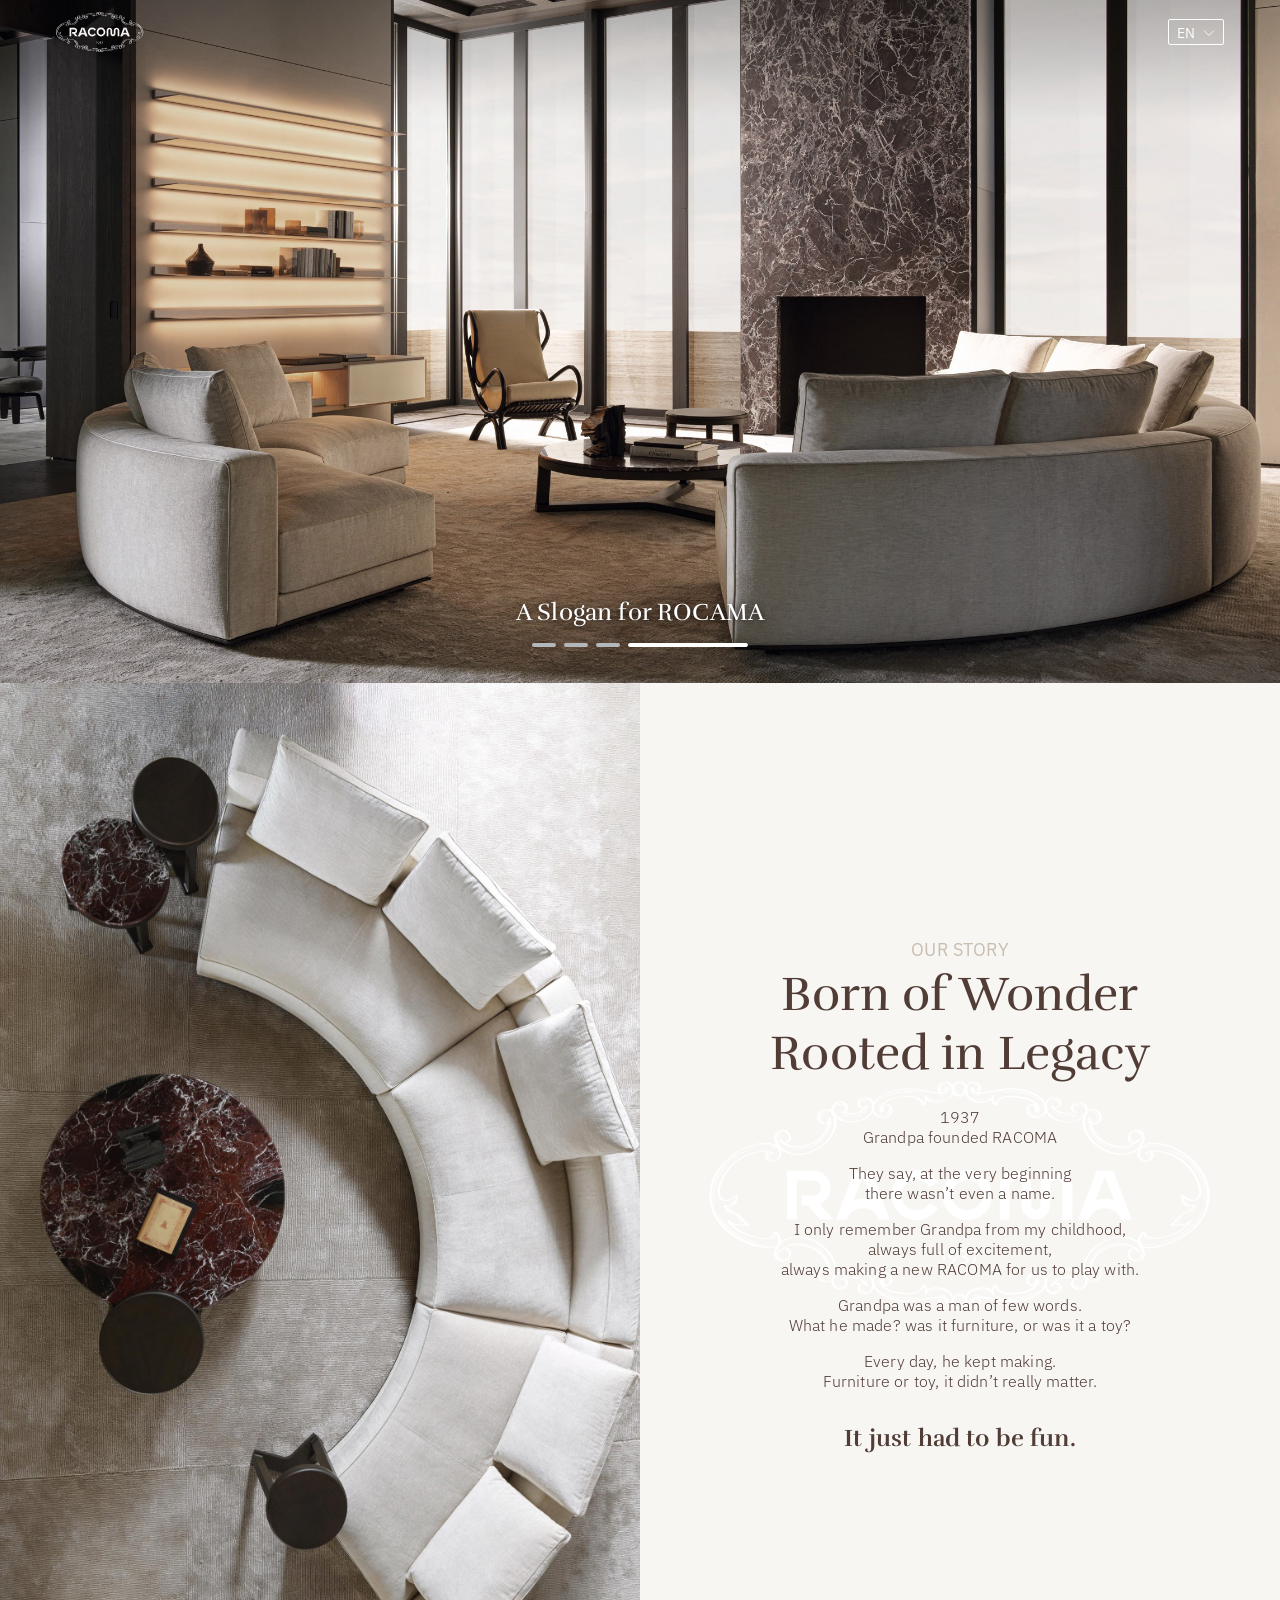
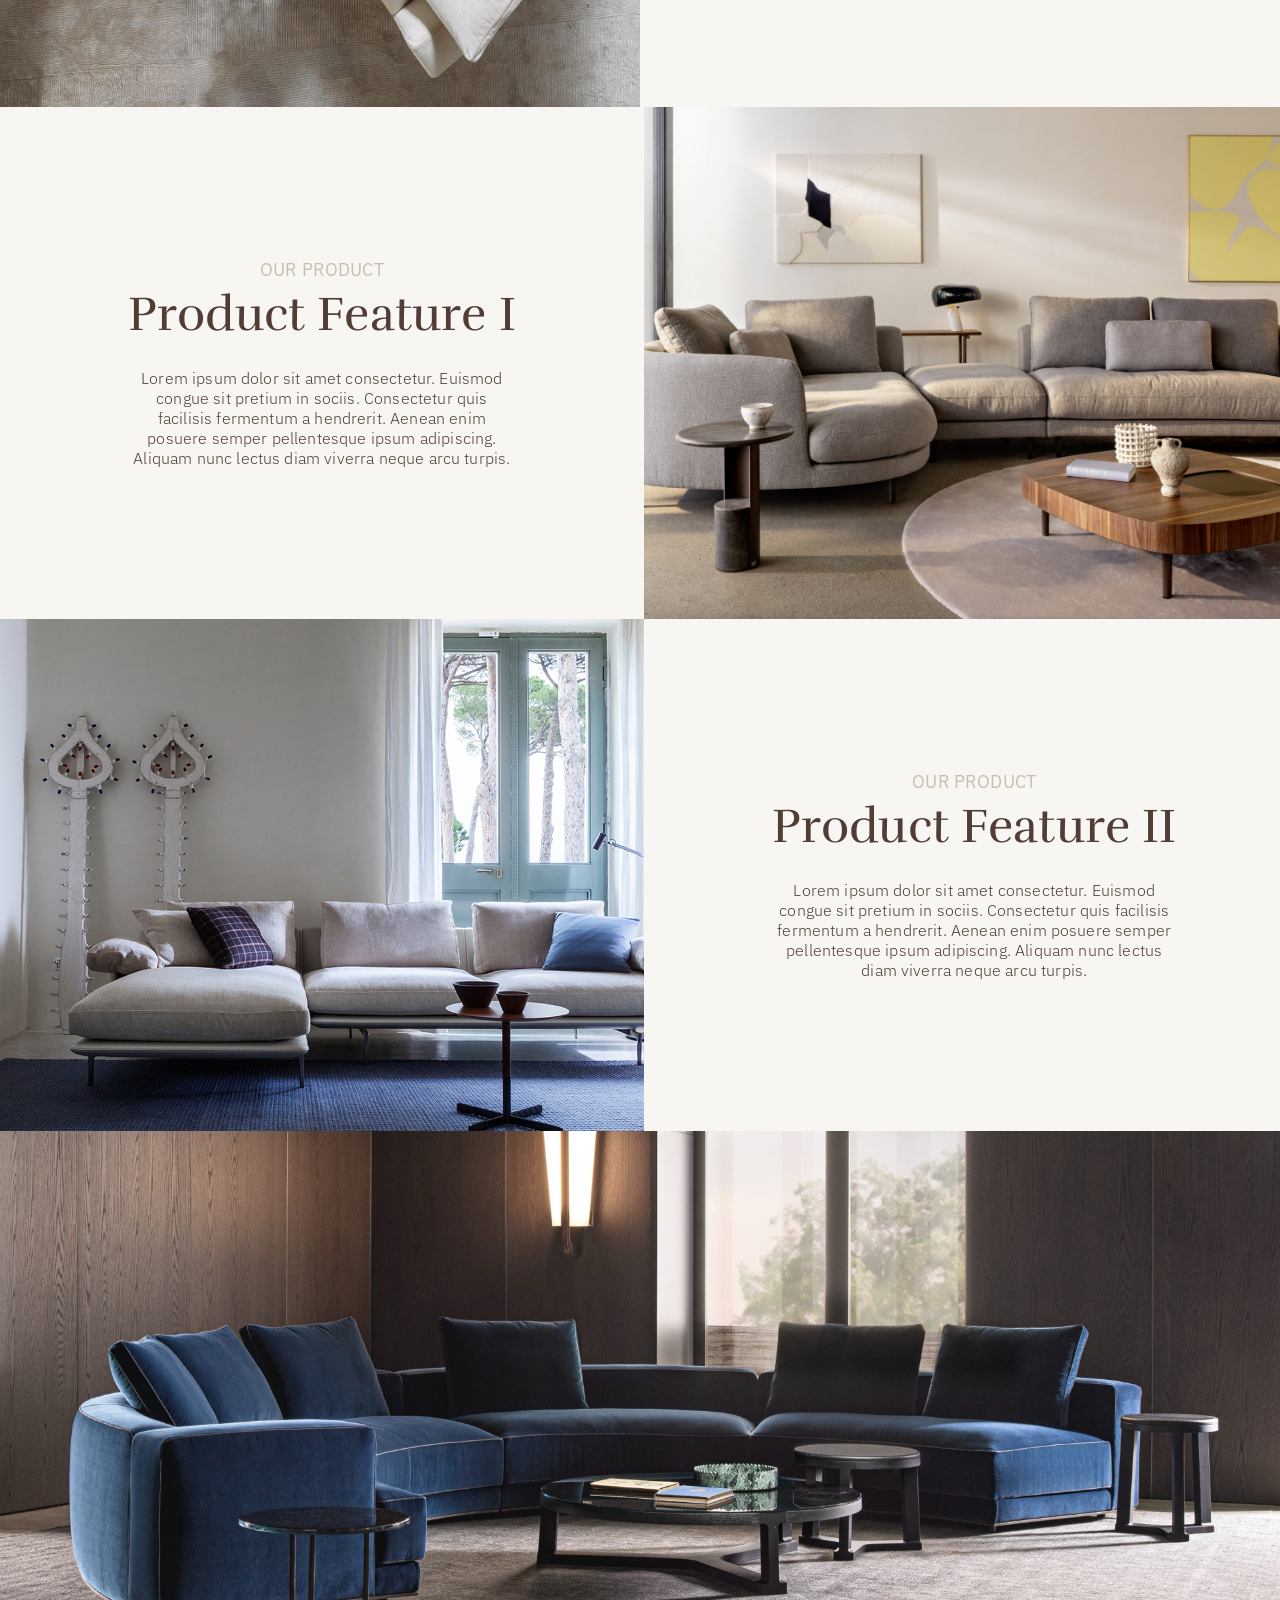
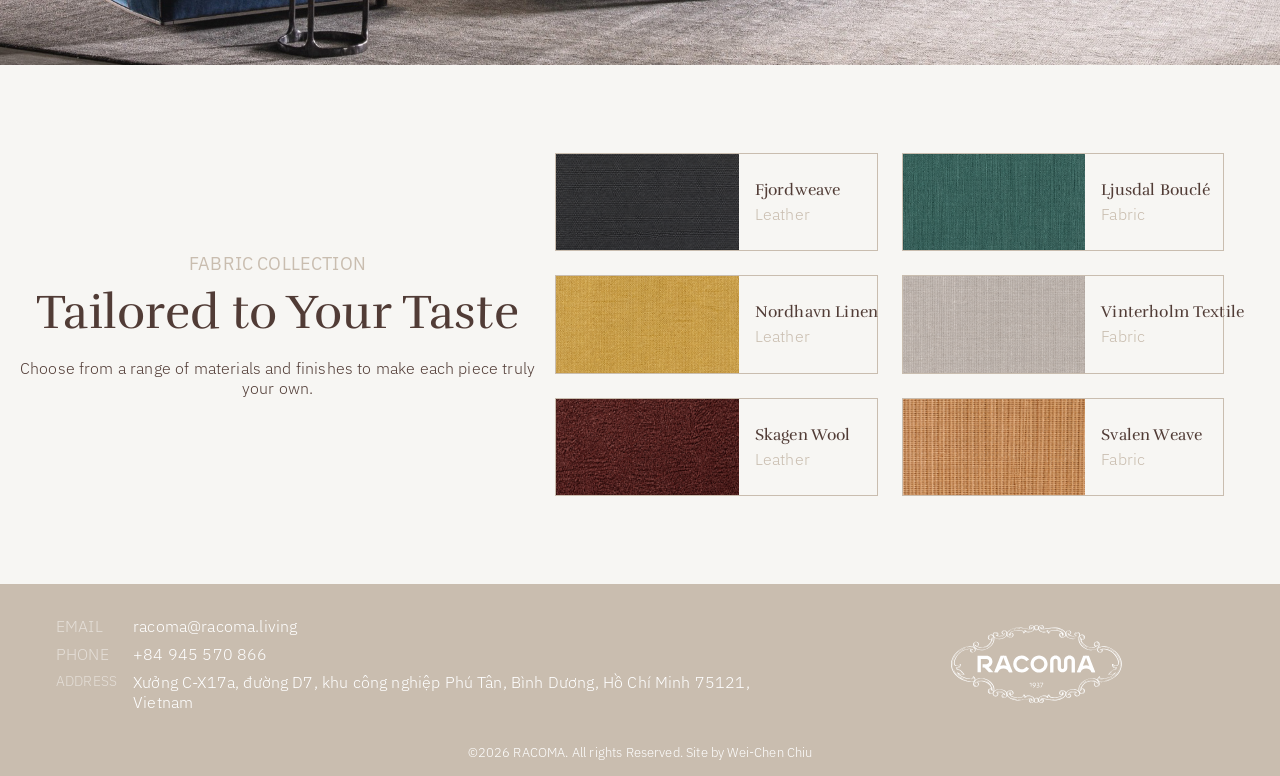
==== index.html @ 63ae9fca "Initial RACOMA animation prototype" ====
<!doctype html>
<html lang="en">
<head>
  <meta charset="utf-8">
  <meta name="viewport" content="width=device-width,initial-scale=1">
  <title>RACOMA</title>
  <style>
    @font-face{font-family:"IBM Plex Sans";src:url("assets/fonts/ibm-plex-sans-300.ttf") format("truetype");font-style:normal;font-weight:300;font-display:swap}
    @font-face{font-family:"IBM Plex Sans";src:url("assets/fonts/ibm-plex-sans-400.ttf") format("truetype");font-style:normal;font-weight:400;font-display:swap}
    @font-face{font-family:"Rufina";src:url("assets/fonts/rufina-400.ttf") format("truetype");font-style:normal;font-weight:400;font-display:swap}
    @font-face{font-family:"Rufina";src:url("assets/fonts/rufina-700.ttf") format("truetype");font-style:normal;font-weight:700;font-display:swap}
    :root{--paper:#f7f6f3;--ink:#513c36;--muted:#c9bdaf;--footer:#c9bdaf;--line:#c9bdaf;--black:#221e1f;--cool:#b3b7b9}
    *{box-sizing:border-box}
    html{scroll-behavior:smooth}
    body{margin:0;background:var(--paper);color:var(--ink);font-family:"IBM Plex Sans",Arial,sans-serif;font-weight:300;letter-spacing:.16px}
    h1,h2,h3,p{margin:0}
    img{display:block;max-width:100%}
    .nav{height:60px;padding:12px 56px 8px;display:flex;align-items:center;justify-content:space-between;background:transparent;box-shadow:none;position:fixed;inset:0 0 auto;z-index:3;color:#fff}
    .nav.is-scrolled{background:#fff;box-shadow:0 4px 5px rgba(81,60,54,.2);color:var(--black)}
    .nav-brand{position:relative;display:block;width:88px;height:40px}
    .nav-brand .nav-logo{position:absolute;inset:0}
    .nav-logo-dark{opacity:0}
    .nav.is-scrolled .nav-logo-dark{opacity:1}
    .nav.is-scrolled .nav-logo-white{opacity:0}
    .nav:not(.is-scrolled) .lang{color:#fff;border-color:#fff;background-image:url("assets/chevron-down-white.svg")}
    .brand{display:block;object-fit:contain}
    .nav-logo{width:88px;height:40px}
    .lang{appearance:none;height:26px;border:1px solid var(--black);border-radius:2px;background:transparent url("assets/chevron-down-dark.svg") calc(100% - 5px) center/18px 18px no-repeat;color:var(--black);padding:4px 27px 4px 8px;font:400 14px/normal "IBM Plex Sans",sans-serif;letter-spacing:.16px}
    .hero{height:683px;background:url("assets/hero.png") center 57%/cover no-repeat;position:relative;color:#fff;overflow:hidden}
    .hero-copy{position:absolute;left:50%;bottom:35.67px;transform:translateX(-50%);text-align:center;white-space:nowrap}
    .hero-copy h1{font:400 24px/normal "Rufina",serif;text-shadow:none}
    .dots{display:flex;gap:8px;justify-content:center;margin-top:16px}
    .dot{width:24px;height:4px;border-radius:1000px;background:var(--cool);border:0;padding:0;cursor:pointer;transition:.35s}
    .dot.active{width:120px;background:#fff}
    .story{height:1024px;display:grid;grid-template-columns:1fr 1fr;background:var(--paper)}
    .story-photo{background:url("assets/story.png") center/cover no-repeat}
    .story-copy{display:flex;align-items:center;justify-content:center;text-align:center;position:relative;overflow:hidden}
    .story-inner{width:100%;max-width:720px;position:relative;z-index:1}
    .eyebrow{text-transform:uppercase;color:var(--muted);font-size:18px;font-weight:400;line-height:normal;margin-bottom:4px}
    .display{font:400 48px/normal "Rufina",serif;color:var(--ink)}
    .story-lines{margin:24px auto 0;max-width:392px;font-size:16px;line-height:normal}
    .story-content{display:flex;flex-direction:column;gap:16px}
    .story-lines strong{display:block;font:700 24px/normal "Rufina",serif;margin-top:32px}
    .watermark{position:absolute;width:501.425px;height:auto;left:50%;top:50%;transform:translate(-50%,-50%);pointer-events:none}
    .products{display:grid;grid-template-columns:1fr 1fr;grid-template-rows:512px 512px}.product{display:contents}
    .product-image{background-position:center;background-size:cover}
    .p1{background-image:url("assets/product-1.png")}
    .p2{background-image:url("assets/product-2.png")}
    .product-copy{display:flex;align-items:center;justify-content:center;text-align:center;padding:56px 128px}
    .product-copy .inner{width:100%;max-width:464px}
    .product-copy h2{font:400 48px/normal "Rufina",serif;margin:4px 0 24px;white-space:nowrap}
    .product-copy p{font-size:16px;line-height:normal}
    .collection-photo{height:534px;background:url("assets/collection.png") center 86%/100% auto no-repeat}
    .collection-body{height:519px;display:flex;align-items:stretch;padding:88px 56px 88px 0}
    .collection-copy{width:555px;flex:0 0 555px;display:flex;flex-direction:column;align-items:center;justify-content:center;text-align:center;padding:0 15px}
    .collection-copy h2{font:400 48px/normal "Rufina",serif;margin:4px 0 16px}
    .collection-copy p{width:525px;font-size:16px;line-height:normal}
    .click-hint{display:none}
    .materials{height:343px;flex:1;display:grid;grid-template-columns:1fr 1fr;grid-template-rows:repeat(3,1fr);gap:24px}
    .material{border:1px solid var(--line);display:grid;grid-template-columns:182.75px 1fr;background:var(--paper);min-width:0}
    .material-image{position:relative;width:182.75px;height:100%;overflow:hidden}
    .material-image img{position:absolute;max-width:none}
    .material:nth-child(1) .material-image img{inset:0;width:100%;height:100%;object-fit:cover}
    .material:nth-child(2) .material-image img{width:116.77%;height:181.97%;left:-8.38%;top:-40.98%}
    .material:nth-child(3) .material-image img{width:121.56%;height:189.43%;left:-10.78%;top:-44.72%}
    .material:nth-child(4) .material-image img{width:144.58%;height:106.25%;left:-22.29%;top:-3.13%}
    .material:nth-child(5) .material-image img{width:116.17%;height:181.03%;left:-8.08%;top:-40.52%}
    .material:nth-child(6) .material-image img{width:114.97%;height:179.17%;left:-7.49%;top:-39.58%}
    .material-text{display:flex;justify-content:center;flex-direction:column;gap:4px;padding:16px}
    .material h3{font:400 16px/normal "Rufina",serif;white-space:nowrap}
    .material p{font-size:16px;line-height:normal;color:var(--muted)}
    footer{height:192px;background:var(--footer);color:#fff;display:grid;grid-template-columns:1fr 431px;grid-template-rows:80px 16px;row-gap:40px;align-items:center;padding:40px 56px 16px;font-size:16px}
    .contact{display:grid;grid-template-columns:max-content 1fr;grid-template-rows:repeat(3,max-content);gap:8px 16px;line-height:normal;width:100%;margin:0}.contact>div{display:contents}
    .contact dt{text-transform:uppercase;opacity:.5}.contact dd{margin:0}.contact .address dt{font-size:14px}
    .footer-logo{width:171px;height:auto;justify-self:center;transform:translateX(28px)}
    .copyright{grid-column:1/-1;font-size:13px;line-height:normal;text-align:center;white-space:nowrap}
    .reveal{opacity:1;transform:none;transition:opacity .8s ease,transform .8s ease}
    @media(max-width:700px){
      .nav{height:64px;padding:16px 24px}
      .nav-brand{width:70.43px;height:32px}
      .nav-logo{width:70.43px;height:32px}
      .lang{height:26px}
      .hero{height:852px;background-position:51% center}
      .hero-copy{bottom:48px;width:100%;padding:0 24px}
      .hero-copy h1{font-size:20px}
      .dots{margin-top:16px}.dot{width:24px}.dot.active{width:120px}
      .story{height:852px;display:block}.story-photo{display:none}.story-copy{height:100%;padding:0 24px}
      .story-inner{width:100%;max-width:345px}.eyebrow{font-size:16px}.display{font-size:32px}
      .story-lines{font-size:14px;margin-top:32px;max-width:345px}.story-content{gap:16px}.story-lines strong{font-size:24px;margin-top:32px}
      .watermark{width:333.425px}
      .products{display:block}
      .product{display:flex;flex-direction:column;height:591px}
      .product-image{height:300px;flex:0 0 300px}
      .product-copy{height:291px;flex:0 0 291px;padding:56px 24px}
      .product-copy h2{font-size:32px;margin:4px 0 24px}.product-copy p{font-size:14px;line-height:normal}
      .product.one .product-image{background-image:url("assets/product-2.png");order:0}.product.one .product-copy{order:1}
      .product.two .product-image{background-image:url("assets/product-1.png");order:0}.product.two .product-copy{order:1}
      .collection-photo{height:300px;background-position:center;background-size:cover}
      .collection-body{height:556px;display:block;padding:0;overflow:hidden}
      .collection-copy{width:100%;height:311px;padding:56px 24px 24px}.collection-copy h2{font-size:32px;margin:4px 0 24px;white-space:nowrap}.collection-copy p{width:305px;font-size:14px;line-height:normal}
      .click-hint{display:block;margin-top:48px;font-size:14px}.click-hint span{display:block;height:32px;width:14px;margin:8px auto 0;position:relative}.click-hint span img{position:absolute;left:0;top:-.25px;max-width:none}
      .materials{height:245px;display:flex;overflow-x:auto;gap:10px;padding:0 24px 56px;scroll-snap-type:x mandatory;scrollbar-width:none}.materials::-webkit-scrollbar{display:none}
      .material{min-width:185px;height:189px;display:grid;grid-template-columns:1fr;grid-template-rows:124px 63px;scroll-snap-align:start}.material-image{width:183px;height:124px}.material-text{padding:12px}.material h3{font-size:14px}.material p{font-size:14px;margin:0}
      footer{height:350px;display:flex;flex-direction:column;gap:48px;justify-content:center;padding:40px 24px 20px;font-size:14px}
      .contact{grid-template-columns:1fr 1fr;grid-template-rows:auto auto;gap:24px 20px}.contact>div{display:flex;flex-direction:column;gap:6px}.contact .address{grid-column:1 / -1;margin:0}.contact dt{margin:0}.contact dd{line-height:normal}
      .contact .address dt{font-size:14px}.footer-logo{width:118.85px;height:auto;margin:0 auto;transform:none}.copyright{font-size:11px}
    }
    @media(prefers-reduced-motion:reduce){html{scroll-behavior:auto}.reveal{opacity:1;transform:none;transition:none}}
  </style>
  <link rel="stylesheet" href="hero-carousel.css">
</head>
<body>
  <header class="nav">
    <span class="nav-brand"><img class="brand nav-logo nav-logo-white" src="assets/logo-white.svg" alt="RACOMA"><img class="brand nav-logo nav-logo-dark" src="assets/logo-dark.svg" alt="" aria-hidden="true"></span>
    <select class="lang" aria-label="Language"><option>EN</option><option>VI</option></select>
  </header>
  <main>
    <section class="hero" data-carousel-transition="crossfade" aria-label="RACOMA living room">
      <div class="hero-copy"><h1>A Slogan for ROCAMA</h1><div class="dots" aria-label="Hero slides"><button class="dot"></button><button class="dot"></button><button class="dot"></button><button class="dot active"></button></div></div>
    </section>
    <section class="story">
      <div class="story-photo" role="img" aria-label="Curved sofa viewed from above"></div>
      <div class="story-copy">
        <img class="watermark" src="assets/logo-white-wide.svg" alt="" aria-hidden="true">
        <div class="story-inner reveal">
          <div class="eyebrow">Our Story</div>
          <h2 class="display">Born of Wonder<br>Rooted in Legacy</h2>
          <div class="story-lines">
            <div class="story-content">
              <p>1937<br>Grandpa founded RACOMA</p>
              <p>They say, at the very beginning<br>there wasn’t even a name.</p>
              <p>I only remember Grandpa from my childhood,<br>always full of excitement,<br>always making a new RACOMA for us to play with.</p>
              <p>Grandpa was a man of few words.<br>What he made? was it furniture, or was it a toy?</p>
              <p>Every day, he kept making.<br>Furniture or toy, it didn’t really matter.</p>
            </div>
            <strong>It just had to be fun.</strong>
          </div>
        </div>
      </div>
    </section>
    <section class="products">
      <div class="product one">
        <div class="product-copy"><div class="inner reveal"><div class="eyebrow">Our Product</div><h2>Product Feature I</h2><p>Lorem ipsum dolor sit amet consectetur. Euismod congue sit pretium in sociis. Consectetur quis facilisis fermentum a hendrerit. Aenean enim posuere semper pellentesque ipsum adipiscing. Aliquam nunc lectus diam viverra neque arcu turpis.</p></div></div>
        <div class="product-image p1" role="img" aria-label="Warm gray RACOMA sofa"></div>
      </div>
      <div class="product two">
        <div class="product-image p2" role="img" aria-label="White RACOMA sofa"></div>
        <div class="product-copy"><div class="inner reveal"><div class="eyebrow">Our Product</div><h2>Product Feature II</h2><p>Lorem ipsum dolor sit amet consectetur. Euismod congue sit pretium in sociis. Consectetur quis facilisis fermentum a hendrerit. Aenean enim posuere semper pellentesque ipsum adipiscing. Aliquam nunc lectus diam viverra neque arcu turpis.</p></div></div>
      </div>
    </section>
    <section class="collection">
      <div class="collection-photo" role="img" aria-label="Blue modular RACOMA sofa"></div>
      <div class="collection-body">
        <div class="collection-copy reveal"><div class="eyebrow">Fabric Collection</div><h2>Tailored to Your Taste</h2><p>Choose from a range of materials and finishes to make each piece truly your own.</p><div class="click-hint">Click<span><img src="assets/button-arrow.svg" alt=""></span></div></div>
        <div class="materials" id="materials">
          <article class="material"><div class="material-image"><img src="assets/fabric-1.png" alt="Fjordweave texture"></div><div class="material-text"><h3>Fjordweave</h3><p>Leather</p></div></article>
          <article class="material"><div class="material-image"><img src="assets/fabric-2.png" alt="Ljusdal Bouclé texture"></div><div class="material-text"><h3>Ljusdal Bouclé</h3><p>Fabric</p></div></article>
          <article class="material"><div class="material-image"><img src="assets/fabric-3.png" alt="Nordhavn Linen texture"></div><div class="material-text"><h3>Nordhavn Linen</h3><p>Leather</p></div></article>
          <article class="material"><div class="material-image"><img src="assets/fabric-4.png" alt="Vinterholm Textile texture"></div><div class="material-text"><h3>Vinterholm Textile</h3><p>Fabric</p></div></article>
          <article class="material"><div class="material-image"><img src="assets/fabric-5.png" alt="Skagen Wool texture"></div><div class="material-text"><h3>Skagen Wool</h3><p>Leather</p></div></article>
          <article class="material"><div class="material-image"><img src="assets/fabric-6.png" alt="Svalen Weave texture"></div><div class="material-text"><h3>Svalen Weave</h3><p>Fabric</p></div></article>
        </div>
      </div>
    </section>
  </main>
  <footer>
    <dl class="contact"><div><dt>Email</dt><dd>racoma@racoma.living</dd></div><div><dt>Phone</dt><dd>+84 945 570 866</dd></div><div class="address"><dt>Address</dt><dd>Xưởng C-X17a, đường D7, khu công nghiệp Phú Tân, Bình Dương, Hồ Chí Minh 75121, Vietnam</dd></div></dl>
    <img class="brand footer-logo" src="assets/logo-white-wide.svg" alt="RACOMA">
    <div class="copyright">©2026 RACOMA. All rights Reserved. Site by Wei-Chen Chiu</div>
  </footer>
  <script>
    const nav=document.querySelector('.nav');
    const updateNav=()=>nav.classList.toggle('is-scrolled',window.scrollY>48);
    window.addEventListener('scroll',updateNav,{passive:true});
    window.addEventListener('pageshow',updateNav);
    updateNav();
    const observer=new IntersectionObserver(items=>items.forEach(item=>{if(item.isIntersecting)item.target.classList.add('visible')}),{threshold:.18});
    document.querySelectorAll('.reveal').forEach(el=>observer.observe(el));
    document.querySelector('.click-hint')?.addEventListener('click',()=>document.querySelector('#materials').scrollBy({left:195,behavior:'smooth'}));
  </script>
  <script src="hero-carousel.js"></script>
</body>
</html>
---- hero-carousel.css ----
.hero{touch-action:pan-y pinch-zoom}
.hero::after{content:"";position:absolute;inset:0 0 auto;height:120px;background:linear-gradient(180deg,rgba(0,0,0,.25),transparent);z-index:2;pointer-events:none}
.hero-copy{z-index:2}
.hero-copy h1{text-shadow:0 1px 6px rgba(0,0,0,.65)}
.hero-carousel-outgoing,.hero-carousel-incoming{position:absolute;inset:0;z-index:1;pointer-events:none}
.hero-carousel-incoming{transform-origin:center bottom}
.dot:focus-visible{outline:2px solid var(--ink);outline-offset:5px}
.dot{position:relative;overflow:hidden;transition:width .35s ease,background-color .35s ease}
.dot.active{background:rgba(179,183,185,.65)}
.dot-progress{position:absolute;inset:0;background:#fff;border-radius:inherit;transform:scaleX(0);transform-origin:left center;pointer-events:none}
.dot:not(.active) .dot-progress{visibility:hidden}
@media(prefers-reduced-motion:reduce){.dot{transition:none}}
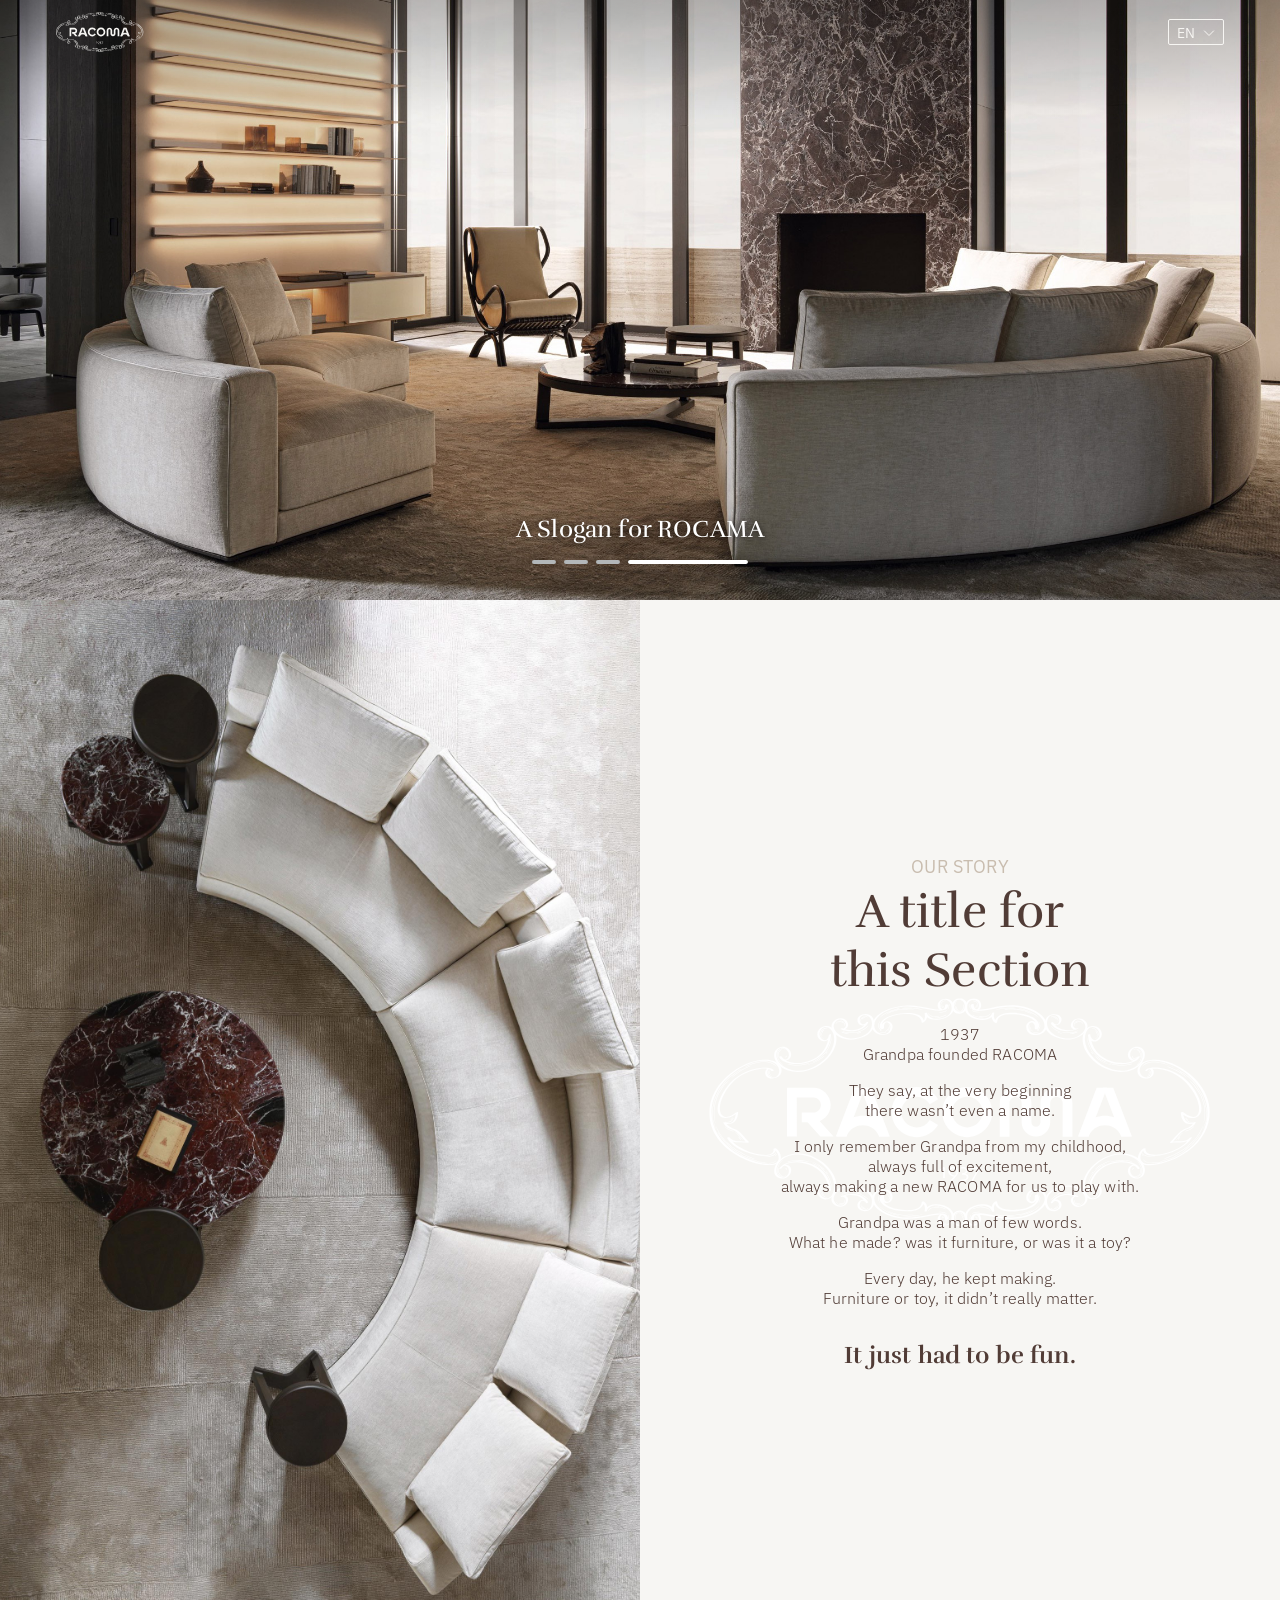
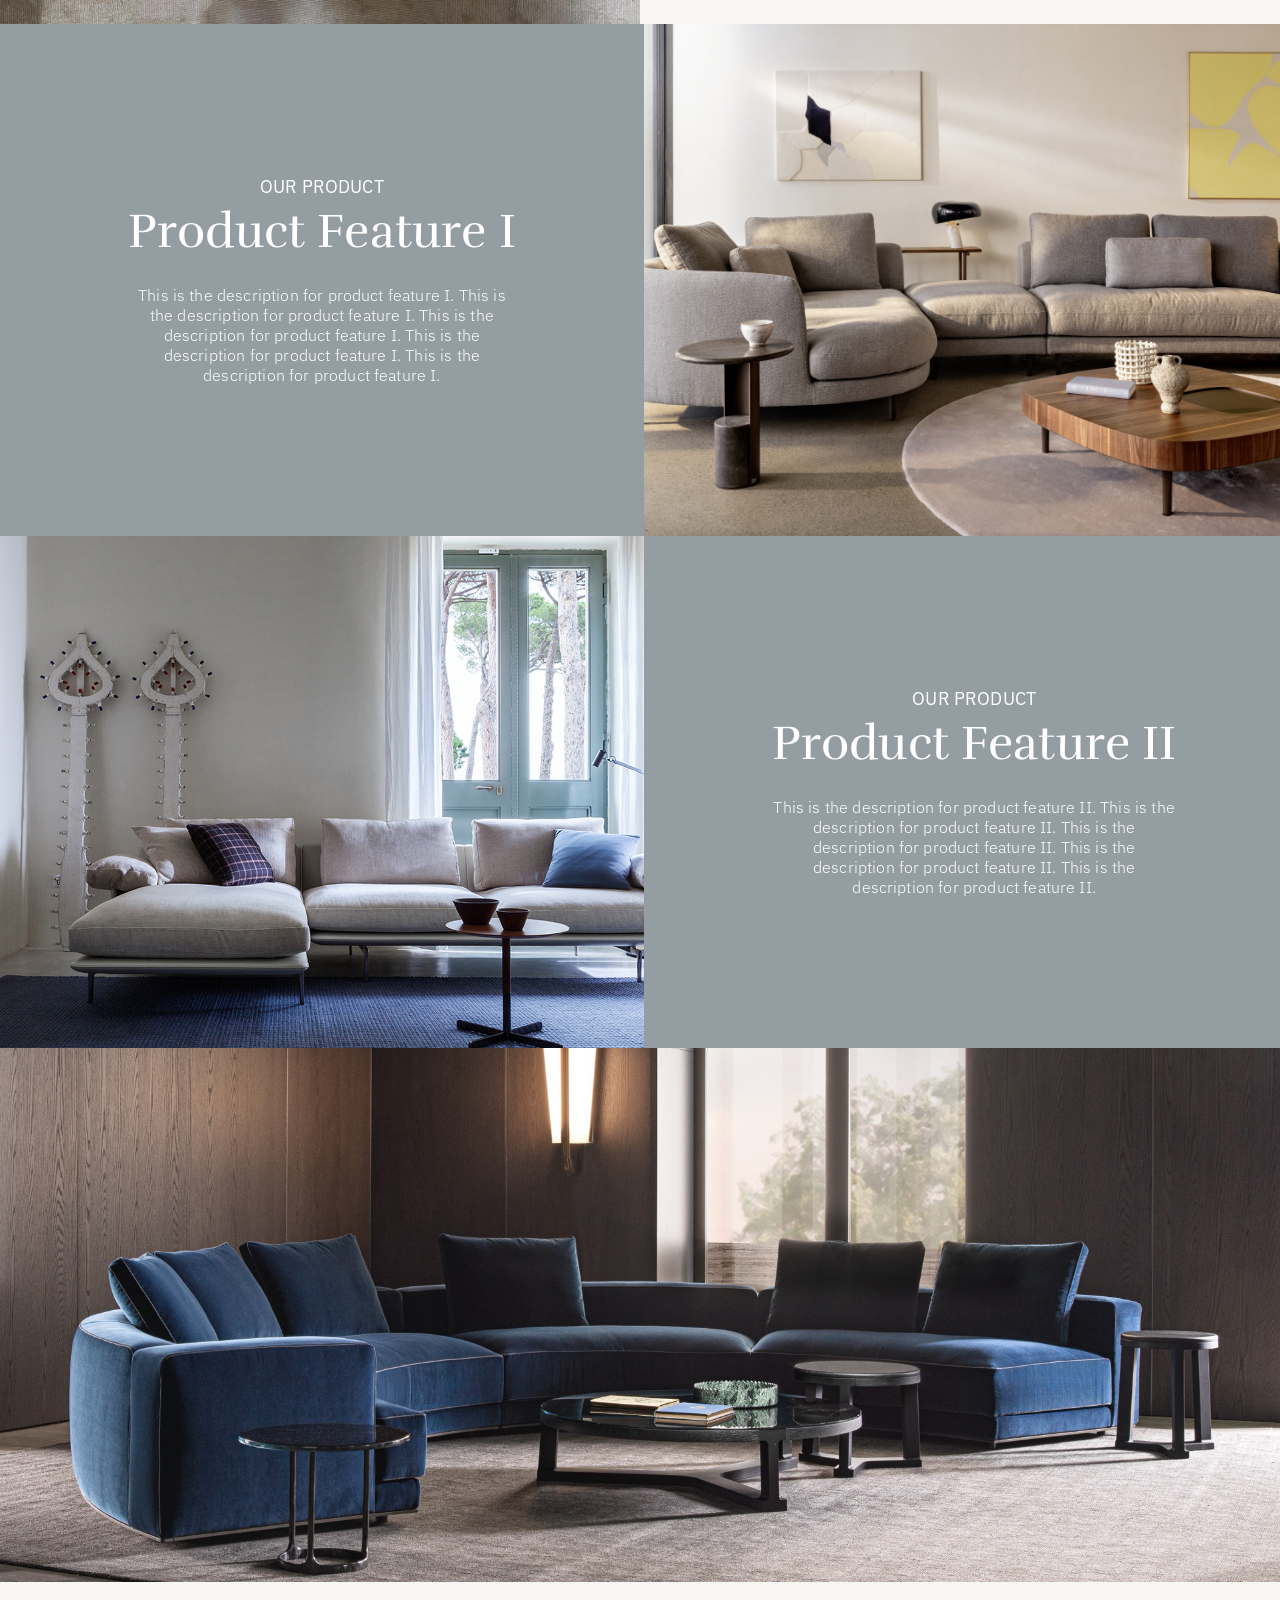
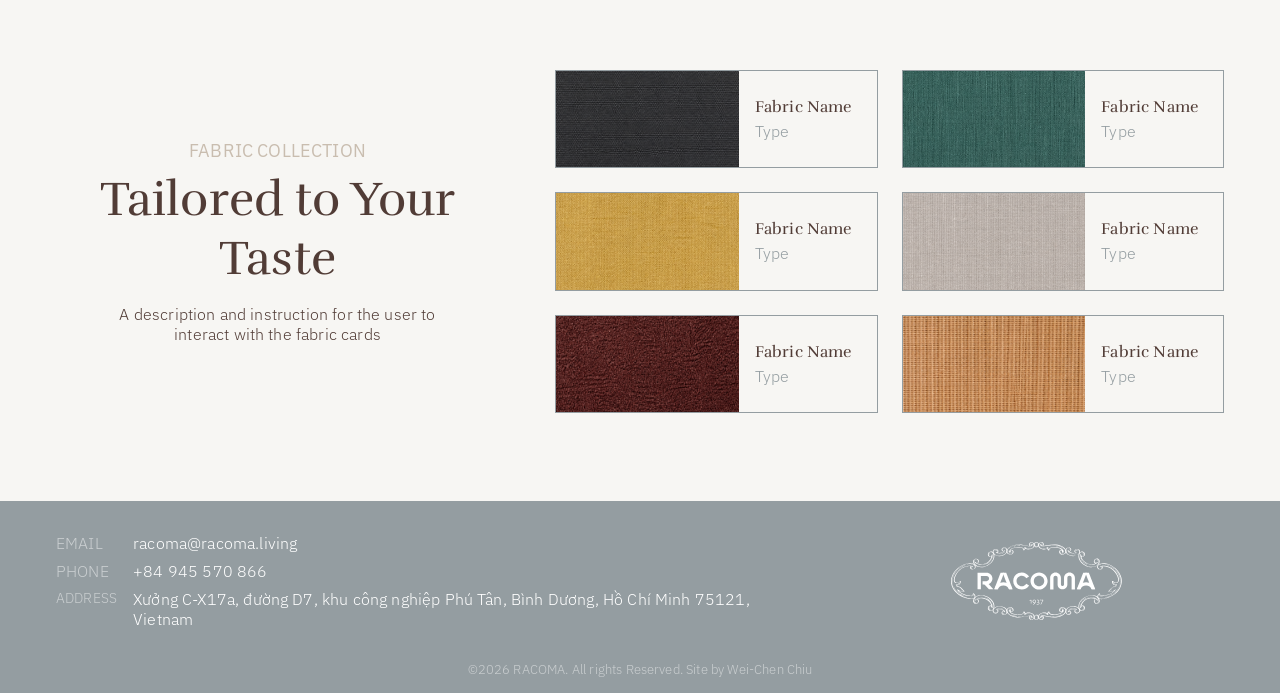
==== commit b874ec84: "Update animation pages and motion presets Co-Authored-By: Claude Sonnet 5.5 <noreply@anthropic.com>" ====
--- a/index.html
+++ b/index.html
@@ -9,24 +9,22 @@
     @font-face{font-family:"IBM Plex Sans";src:url("assets/fonts/ibm-plex-sans-400.ttf") format("truetype");font-style:normal;font-weight:400;font-display:swap}
     @font-face{font-family:"Rufina";src:url("assets/fonts/rufina-400.ttf") format("truetype");font-style:normal;font-weight:400;font-display:swap}
     @font-face{font-family:"Rufina";src:url("assets/fonts/rufina-700.ttf") format("truetype");font-style:normal;font-weight:700;font-display:swap}
-    :root{--paper:#f7f6f3;--ink:#513c36;--muted:#c9bdaf;--footer:#c9bdaf;--line:#c9bdaf;--black:#221e1f;--cool:#b3b7b9}
+    :root{--paper:#f7f6f3;--ink:#513c36;--muted:#c9bdaf;--footer:#949da1;--line:#949da1;--gray:#949da1;--black:#221e1f;--cool:#b3b7b9}
     *{box-sizing:border-box}
     html{scroll-behavior:smooth}
     body{margin:0;background:var(--paper);color:var(--ink);font-family:"IBM Plex Sans",Arial,sans-serif;font-weight:300;letter-spacing:.16px}
     h1,h2,h3,p{margin:0}
     img{display:block;max-width:100%}
     .nav{height:60px;padding:12px 56px 8px;display:flex;align-items:center;justify-content:space-between;background:transparent;box-shadow:none;position:fixed;inset:0 0 auto;z-index:3;color:#fff}
-    .nav.is-scrolled{background:#fff;box-shadow:0 4px 5px rgba(81,60,54,.2);color:var(--black)}
+    .nav.is-scrolled{background:var(--footer);box-shadow:0 4px 5px rgba(81,60,54,.2);color:#fff}
     .nav-brand{position:relative;display:block;width:88px;height:40px}
     .nav-brand .nav-logo{position:absolute;inset:0}
     .nav-logo-dark{opacity:0}
-    .nav.is-scrolled .nav-logo-dark{opacity:1}
-    .nav.is-scrolled .nav-logo-white{opacity:0}
-    .nav:not(.is-scrolled) .lang{color:#fff;border-color:#fff;background-image:url("assets/chevron-down-white.svg")}
+    .nav .lang{color:#f7f6f3;border-color:#f7f6f3;background-image:url("assets/chevron-down-white.svg")}
     .brand{display:block;object-fit:contain}
     .nav-logo{width:88px;height:40px}
     .lang{appearance:none;height:26px;border:1px solid var(--black);border-radius:2px;background:transparent url("assets/chevron-down-dark.svg") calc(100% - 5px) center/18px 18px no-repeat;color:var(--black);padding:4px 27px 4px 8px;font:400 14px/normal "IBM Plex Sans",sans-serif;letter-spacing:.16px}
-    .hero{height:683px;background:url("assets/hero.png") center 57%/cover no-repeat;position:relative;color:#fff;overflow:hidden}
+    .hero{height:66.667vh;height:66.667dvh;background:url("assets/hero.png") center 57%/cover no-repeat;position:relative;color:#fff;overflow:hidden}
     .hero-copy{position:absolute;left:50%;bottom:35.67px;transform:translateX(-50%);text-align:center;white-space:nowrap}
     .hero-copy h1{font:400 24px/normal "Rufina",serif;text-shadow:none}
     .dots{display:flex;gap:8px;justify-content:center;margin-top:16px}
@@ -46,7 +44,8 @@
     .product-image{background-position:center;background-size:cover}
     .p1{background-image:url("assets/product-1.png")}
     .p2{background-image:url("assets/product-2.png")}
-    .product-copy{display:flex;align-items:center;justify-content:center;text-align:center;padding:56px 128px}
+    .product-copy{background:var(--gray);color:#fff;display:flex;align-items:center;justify-content:center;text-align:center;padding:56px 128px}
+    .product-copy .eyebrow{color:#fff}
     .product-copy .inner{width:100%;max-width:464px}
     .product-copy h2{font:400 48px/normal "Rufina",serif;margin:4px 0 24px;white-space:nowrap}
     .product-copy p{font-size:16px;line-height:normal}
@@ -54,7 +53,7 @@
     .collection-body{height:519px;display:flex;align-items:stretch;padding:88px 56px 88px 0}
     .collection-copy{width:555px;flex:0 0 555px;display:flex;flex-direction:column;align-items:center;justify-content:center;text-align:center;padding:0 15px}
     .collection-copy h2{font:400 48px/normal "Rufina",serif;margin:4px 0 16px}
-    .collection-copy p{width:525px;font-size:16px;line-height:normal}
+    .collection-copy p{width:359px;font-size:16px;line-height:normal}
     .click-hint{display:none}
     .materials{height:343px;flex:1;display:grid;grid-template-columns:1fr 1fr;grid-template-rows:repeat(3,1fr);gap:24px}
     .material{border:1px solid var(--line);display:grid;grid-template-columns:182.75px 1fr;background:var(--paper);min-width:0}
@@ -68,19 +67,19 @@
     .material:nth-child(6) .material-image img{width:114.97%;height:179.17%;left:-7.49%;top:-39.58%}
     .material-text{display:flex;justify-content:center;flex-direction:column;gap:4px;padding:16px}
     .material h3{font:400 16px/normal "Rufina",serif;white-space:nowrap}
-    .material p{font-size:16px;line-height:normal;color:var(--muted)}
+    .material p{font-size:16px;line-height:normal;color:var(--gray)}
     footer{height:192px;background:var(--footer);color:#fff;display:grid;grid-template-columns:1fr 431px;grid-template-rows:80px 16px;row-gap:40px;align-items:center;padding:40px 56px 16px;font-size:16px}
     .contact{display:grid;grid-template-columns:max-content 1fr;grid-template-rows:repeat(3,max-content);gap:8px 16px;line-height:normal;width:100%;margin:0}.contact>div{display:contents}
     .contact dt{text-transform:uppercase;opacity:.5}.contact dd{margin:0}.contact .address dt{font-size:14px}
     .footer-logo{width:171px;height:auto;justify-self:center;transform:translateX(28px)}
-    .copyright{grid-column:1/-1;font-size:13px;line-height:normal;text-align:center;white-space:nowrap}
+    .copyright{color:rgba(255,255,255,.5);grid-column:1/-1;font-size:13px;line-height:normal;text-align:center;white-space:nowrap}
     .reveal{opacity:1;transform:none;transition:opacity .8s ease,transform .8s ease}
     @media(max-width:700px){
       .nav{height:64px;padding:16px 24px}
       .nav-brand{width:70.43px;height:32px}
       .nav-logo{width:70.43px;height:32px}
       .lang{height:26px}
-      .hero{height:852px;background-position:51% center}
+      .hero{height:66.667vh;height:66.667dvh;background-position:51% center}
       .hero-copy{bottom:48px;width:100%;padding:0 24px}
       .hero-copy h1{font-size:20px}
       .dots{margin-top:16px}.dot{width:24px}.dot.active{width:120px}
@@ -124,7 +123,7 @@
         <img class="watermark" src="assets/logo-white-wide.svg" alt="" aria-hidden="true">
         <div class="story-inner reveal">
           <div class="eyebrow">Our Story</div>
-          <h2 class="display">Born of Wonder<br>Rooted in Legacy</h2>
+          <h2 class="display">A title for<br>this Section</h2>
           <div class="story-lines">
             <div class="story-content">
               <p>1937<br>Grandpa founded RACOMA</p>
@@ -140,25 +139,25 @@
     </section>
     <section class="products">
       <div class="product one">
-        <div class="product-copy"><div class="inner reveal"><div class="eyebrow">Our Product</div><h2>Product Feature I</h2><p>Lorem ipsum dolor sit amet consectetur. Euismod congue sit pretium in sociis. Consectetur quis facilisis fermentum a hendrerit. Aenean enim posuere semper pellentesque ipsum adipiscing. Aliquam nunc lectus diam viverra neque arcu turpis.</p></div></div>
+        <div class="product-copy"><div class="inner reveal"><div class="eyebrow">Our Product</div><h2>Product Feature I</h2><p>This is the description for product feature I. This is the description for product feature I. This is the description for product feature I. This is the description for product feature I. This is the description for product feature I.</p></div></div>
         <div class="product-image p1" role="img" aria-label="Warm gray RACOMA sofa"></div>
       </div>
       <div class="product two">
         <div class="product-image p2" role="img" aria-label="White RACOMA sofa"></div>
-        <div class="product-copy"><div class="inner reveal"><div class="eyebrow">Our Product</div><h2>Product Feature II</h2><p>Lorem ipsum dolor sit amet consectetur. Euismod congue sit pretium in sociis. Consectetur quis facilisis fermentum a hendrerit. Aenean enim posuere semper pellentesque ipsum adipiscing. Aliquam nunc lectus diam viverra neque arcu turpis.</p></div></div>
+        <div class="product-copy"><div class="inner reveal"><div class="eyebrow">Our Product</div><h2>Product Feature II</h2><p>This is the description for product feature II. This is the description for product feature II. This is the description for product feature II. This is the description for product feature II. This is the description for product feature II.</p></div></div>
       </div>
     </section>
     <section class="collection">
       <div class="collection-photo" role="img" aria-label="Blue modular RACOMA sofa"></div>
       <div class="collection-body">
-        <div class="collection-copy reveal"><div class="eyebrow">Fabric Collection</div><h2>Tailored to Your Taste</h2><p>Choose from a range of materials and finishes to make each piece truly your own.</p><div class="click-hint">Click<span><img src="assets/button-arrow.svg" alt=""></span></div></div>
+        <div class="collection-copy reveal"><div class="eyebrow">fabric collection</div><h2>Tailored to Your<br>Taste</h2><p>A description and instruction for the user to interact with the fabric cards</p><div class="click-hint">Click<span><img src="assets/button-arrow.svg" alt=""></span></div></div>
         <div class="materials" id="materials">
-          <article class="material"><div class="material-image"><img src="assets/fabric-1.png" alt="Fjordweave texture"></div><div class="material-text"><h3>Fjordweave</h3><p>Leather</p></div></article>
-          <article class="material"><div class="material-image"><img src="assets/fabric-2.png" alt="Ljusdal Bouclé texture"></div><div class="material-text"><h3>Ljusdal Bouclé</h3><p>Fabric</p></div></article>
-          <article class="material"><div class="material-image"><img src="assets/fabric-3.png" alt="Nordhavn Linen texture"></div><div class="material-text"><h3>Nordhavn Linen</h3><p>Leather</p></div></article>
-          <article class="material"><div class="material-image"><img src="assets/fabric-4.png" alt="Vinterholm Textile texture"></div><div class="material-text"><h3>Vinterholm Textile</h3><p>Fabric</p></div></article>
-          <article class="material"><div class="material-image"><img src="assets/fabric-5.png" alt="Skagen Wool texture"></div><div class="material-text"><h3>Skagen Wool</h3><p>Leather</p></div></article>
-          <article class="material"><div class="material-image"><img src="assets/fabric-6.png" alt="Svalen Weave texture"></div><div class="material-text"><h3>Svalen Weave</h3><p>Fabric</p></div></article>
+          <article class="material"><div class="material-image"><img src="assets/fabric-1.png" alt="Fjordweave texture"></div><div class="material-text"><h3>Fabric Name</h3><p>Type</p></div></article>
+          <article class="material"><div class="material-image"><img src="assets/fabric-2.png" alt="Ljusdal Bouclé texture"></div><div class="material-text"><h3>Fabric Name</h3><p>Type</p></div></article>
+          <article class="material"><div class="material-image"><img src="assets/fabric-3.png" alt="Nordhavn Linen texture"></div><div class="material-text"><h3>Fabric Name</h3><p>Type</p></div></article>
+          <article class="material"><div class="material-image"><img src="assets/fabric-4.png" alt="Vinterholm Textile texture"></div><div class="material-text"><h3>Fabric Name</h3><p>Type</p></div></article>
+          <article class="material"><div class="material-image"><img src="assets/fabric-5.png" alt="Skagen Wool texture"></div><div class="material-text"><h3>Fabric Name</h3><p>Type</p></div></article>
+          <article class="material"><div class="material-image"><img src="assets/fabric-6.png" alt="Svalen Weave texture"></div><div class="material-text"><h3>Fabric Name</h3><p>Type</p></div></article>
         </div>
       </div>
     </section>
